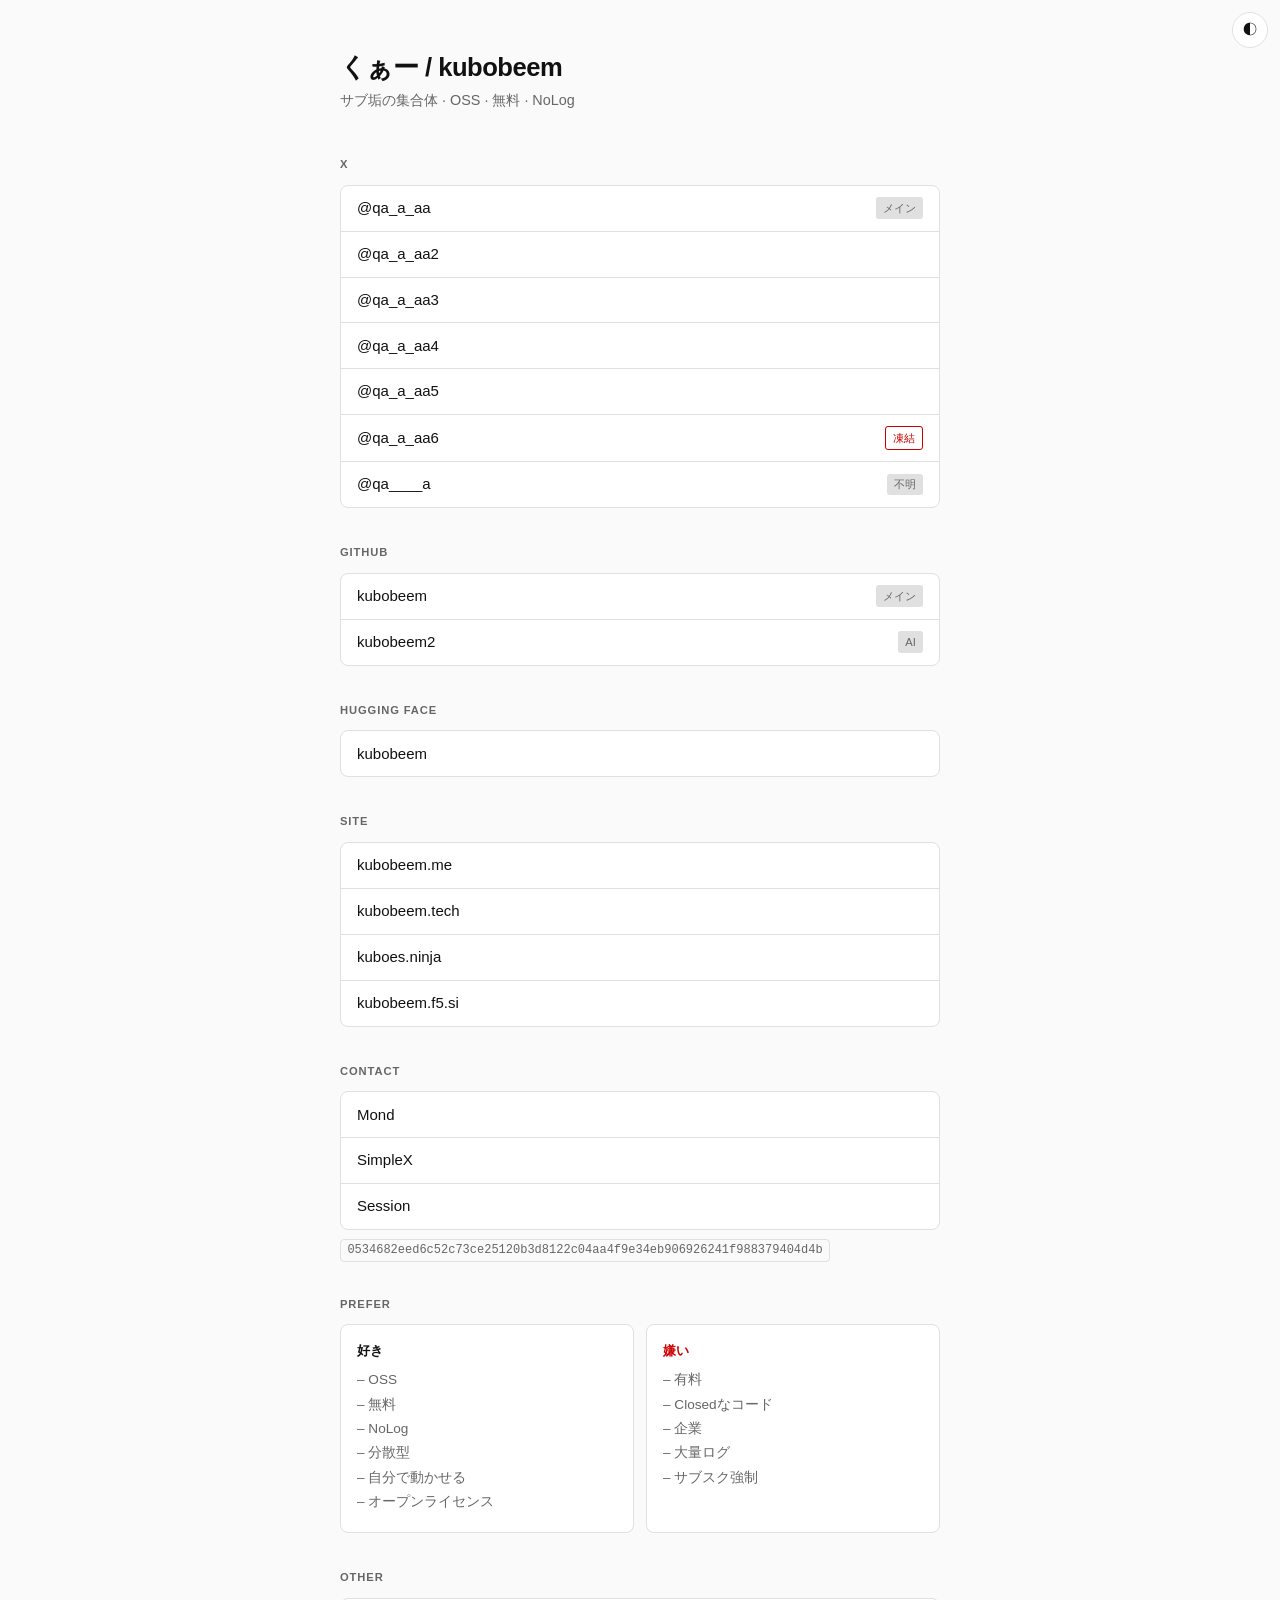
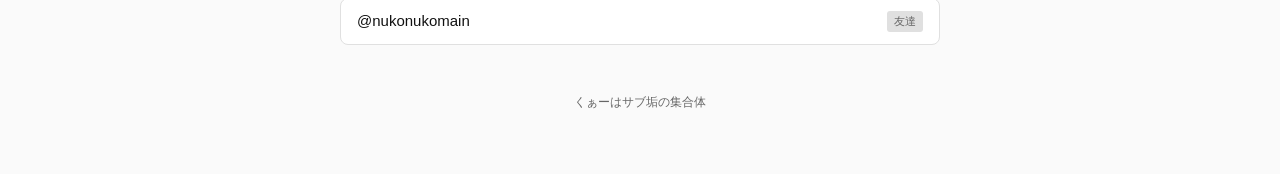
==== me/index.html @ 24dc1b4a "add /me page - くぁー link collection" ====
<!DOCTYPE html>
<html lang="ja">
<head>
  <meta charset="UTF-8">
  <meta name="viewport" content="width=device-width, initial-scale=1.0">
  <title>くぁー / kubobeem</title>
  <style>
    :root {
      --bg: #0a0a0a;
      --text: #e8e8e8;
      --muted: #777;
      --border: #222;
      --accent: #e11;
      --card: #141414;
      --hover: #1c1c1c;
    }

    @media (prefers-color-scheme: light) {
      :root:not([data-theme="dark"]) {
        --bg: #fafafa;
        --text: #111;
        --muted: #666;
        --border: #e0e0e0;
        --accent: #c00;
        --card: #fff;
        --hover: #f5f5f5;
      }
    }

    [data-theme="light"] {
      --bg: #fafafa;
      --text: #111;
      --muted: #666;
      --border: #e0e0e0;
      --accent: #c00;
      --card: #fff;
      --hover: #f5f5f5;
    }

    [data-theme="dark"] {
      --bg: #0a0a0a;
      --text: #e8e8e8;
      --muted: #777;
      --border: #222;
      --accent: #e11;
      --card: #141414;
      --hover: #1c1c1c;
    }

    * { margin: 0; padding: 0; box-sizing: border-box; }

    body {
      font-family: "SF Pro Text", -apple-system, BlinkMacSystemFont, "Segoe UI", "Hiragino Sans", "Noto Sans JP", sans-serif;
      background: var(--bg);
      color: var(--text);
      line-height: 1.5;
      padding: 3rem 1.25rem 4rem;
      max-width: 640px;
      margin: 0 auto;
      font-size: 15px;
      transition: background .15s, color .15s;
    }

    .theme-btn {
      position: fixed;
      top: 12px;
      right: 12px;
      width: 36px;
      height: 36px;
      border: 1px solid var(--border);
      background: var(--card);
      color: var(--text);
      font-size: 14px;
      cursor: pointer;
      border-radius: 50%;
      display: flex;
      align-items: center;
      justify-content: center;
      z-index: 10;
    }
    .theme-btn:hover { border-color: var(--accent); }

    header {
      margin-bottom: 2.75rem;
    }
    h1 {
      font-size: 1.6rem;
      font-weight: 700;
      letter-spacing: -0.02em;
      margin-bottom: 0.25rem;
    }
    .tagline {
      color: var(--muted);
      font-size: 0.9rem;
    }

    section {
      margin-bottom: 2.25rem;
    }
    h2 {
      font-size: 0.7rem;
      font-weight: 600;
      letter-spacing: 0.08em;
      text-transform: uppercase;
      color: var(--muted);
      margin-bottom: 0.75rem;
    }

    .list {
      border: 1px solid var(--border);
      border-radius: 8px;
      overflow: hidden;
      background: var(--card);
    }
    .row {
      display: flex;
      align-items: center;
      justify-content: space-between;
      padding: 0.7rem 1rem;
      border-bottom: 1px solid var(--border);
      text-decoration: none;
      color: var(--text);
      transition: background .1s;
    }
    .row:last-child { border-bottom: none; }
    .row:hover { background: var(--hover); }
    .row .name {
      font-weight: 500;
    }
    .badge {
      font-size: 0.7rem;
      padding: 0.15rem 0.45rem;
      border-radius: 3px;
      background: var(--border);
      color: var(--muted);
      font-weight: 500;
    }
    .badge.red {
      background: transparent;
      color: var(--accent);
      border: 1px solid var(--accent);
    }

    .pref {
      display: grid;
      grid-template-columns: 1fr 1fr;
      gap: 0.75rem;
    }
    @media (max-width: 480px) {
      .pref { grid-template-columns: 1fr; }
    }
    .pref-box {
      border: 1px solid var(--border);
      border-radius: 8px;
      padding: 1rem;
      background: var(--card);
    }
    .pref-box h3 {
      font-size: 0.8rem;
      font-weight: 600;
      margin-bottom: 0.6rem;
    }
    .pref-box.hate h3 { color: var(--accent); }
    .pref-box ul {
      list-style: none;
      font-size: 0.85rem;
      color: var(--muted);
    }
    .pref-box li {
      margin-bottom: 0.25rem;
    }
    .pref-box li::before {
      content: "– ";
    }

    code {
      font-family: ui-monospace, "SF Mono", Menlo, monospace;
      font-size: 0.75rem;
      background: var(--bg);
      padding: 0.2rem 0.4rem;
      border-radius: 4px;
      border: 1px solid var(--border);
      word-break: break-all;
    }

    footer {
      margin-top: 3rem;
      text-align: center;
      font-size: 0.75rem;
      color: var(--muted);
    }
  </style>
</head>
<body>
  <button class="theme-btn" onclick="toggleTheme()" title="テーマ切替">◐</button>

  <header>
    <h1>くぁー / kubobeem</h1>
    <p class="tagline">サブ垢の集合体 · OSS · 無料 · NoLog</p>
  </header>

  <section>
    <h2>X</h2>
    <div class="list">
      <a class="row" href="https://x.com/qa_a_aa" target="_blank">
        <span class="name">@qa_a_aa</span>
        <span class="badge">メイン</span>
      </a>
      <a class="row" href="https://x.com/qa_a_aa2" target="_blank">
        <span class="name">@qa_a_aa2</span>
      </a>
      <a class="row" href="https://x.com/qa_a_aa3" target="_blank">
        <span class="name">@qa_a_aa3</span>
      </a>
      <a class="row" href="https://x.com/qa_a_aa4" target="_blank">
        <span class="name">@qa_a_aa4</span>
      </a>
      <a class="row" href="https://x.com/qa_a_aa5" target="_blank">
        <span class="name">@qa_a_aa5</span>
      </a>
      <a class="row" href="https://x.com/qa_a_aa6" target="_blank">
        <span class="name">@qa_a_aa6</span>
        <span class="badge red">凍結</span>
      </a>
      <a class="row" href="https://x.com/qa____a" target="_blank">
        <span class="name">@qa____a</span>
        <span class="badge">不明</span>
      </a>
    </div>
  </section>

  <section>
    <h2>GitHub</h2>
    <div class="list">
      <a class="row" href="https://github.com/kubobeem" target="_blank">
        <span class="name">kubobeem</span>
        <span class="badge">メイン</span>
      </a>
      <a class="row" href="https://github.com/kubobeem2" target="_blank">
        <span class="name">kubobeem2</span>
        <span class="badge">AI</span>
      </a>
    </div>
  </section>

  <section>
    <h2>Hugging Face</h2>
    <div class="list">
      <a class="row" href="https://huggingface.co/kubobeem" target="_blank">
        <span class="name">kubobeem</span>
      </a>
    </div>
  </section>

  <section>
    <h2>Site</h2>
    <div class="list">
      <a class="row" href="https://kubobeem.me" target="_blank">
        <span class="name">kubobeem.me</span>
      </a>
      <a class="row" href="https://kubobeem.tech" target="_blank">
        <span class="name">kubobeem.tech</span>
      </a>
      <a class="row" href="https://kuboes.ninja" target="_blank">
        <span class="name">kuboes.ninja</span>
      </a>
      <a class="row" href="https://kubobeem.f5.si" target="_blank">
        <span class="name">kubobeem.f5.si</span>
      </a>
    </div>
  </section>

  <section>
    <h2>Contact</h2>
    <div class="list">
      <a class="row" href="https://mond.how/qa_a_aa2" target="_blank">
        <span class="name">Mond</span>
      </a>
      <a class="row" href="https://smp11.simplex.im/a#WwuQIlTf_T4Cpzh3sHNFY00VuAzZKMMy-DINXXAkZrw" target="_blank">
        <span class="name">SimpleX</span>
      </a>
      <div class="row" style="cursor:default">
        <span class="name">Session</span>
      </div>
    </div>
    <p style="margin-top:0.6rem;font-size:0.8rem;color:var(--muted)">
      <code>0534682eed6c52c73ce25120b3d8122c04aa4f9e34eb906926241f988379404d4b</code>
    </p>
  </section>

  <section>
    <h2>Prefer</h2>
    <div class="pref">
      <div class="pref-box">
        <h3>好き</h3>
        <ul>
          <li>OSS</li>
          <li>無料</li>
          <li>NoLog</li>
          <li>分散型</li>
          <li>自分で動かせる</li>
          <li>オープンライセンス</li>
        </ul>
      </div>
      <div class="pref-box hate">
        <h3>嫌い</h3>
        <ul>
          <li>有料</li>
          <li>Closedなコード</li>
          <li>企業</li>
          <li>大量ログ</li>
          <li>サブスク強制</li>
        </ul>
      </div>
    </div>
  </section>

  <section>
    <h2>Other</h2>
    <div class="list">
      <a class="row" href="https://x.com/nukonukomain" target="_blank">
        <span class="name">@nukonukomain</span>
        <span class="badge">友達</span>
      </a>
    </div>
  </section>

  <footer>くぁーはサブ垢の集合体</footer>

  <script>
    function toggleTheme() {
      const html = document.documentElement;
      const cur = html.getAttribute('data-theme');
      if (cur === 'dark') {
        html.setAttribute('data-theme', 'light');
        localStorage.setItem('theme', 'light');
      } else if (cur === 'light') {
        html.setAttribute('data-theme', 'dark');
        localStorage.setItem('theme', 'dark');
      } else {
        const dark = window.matchMedia('(prefers-color-scheme: dark)').matches;
        html.setAttribute('data-theme', dark ? 'light' : 'dark');
        localStorage.setItem('theme', dark ? 'light' : 'dark');
      }
    }
    (function () {
      const s = localStorage.getItem('theme');
      if (s) document.documentElement.setAttribute('data-theme', s);
    })();
  </script>
</body>
</html>
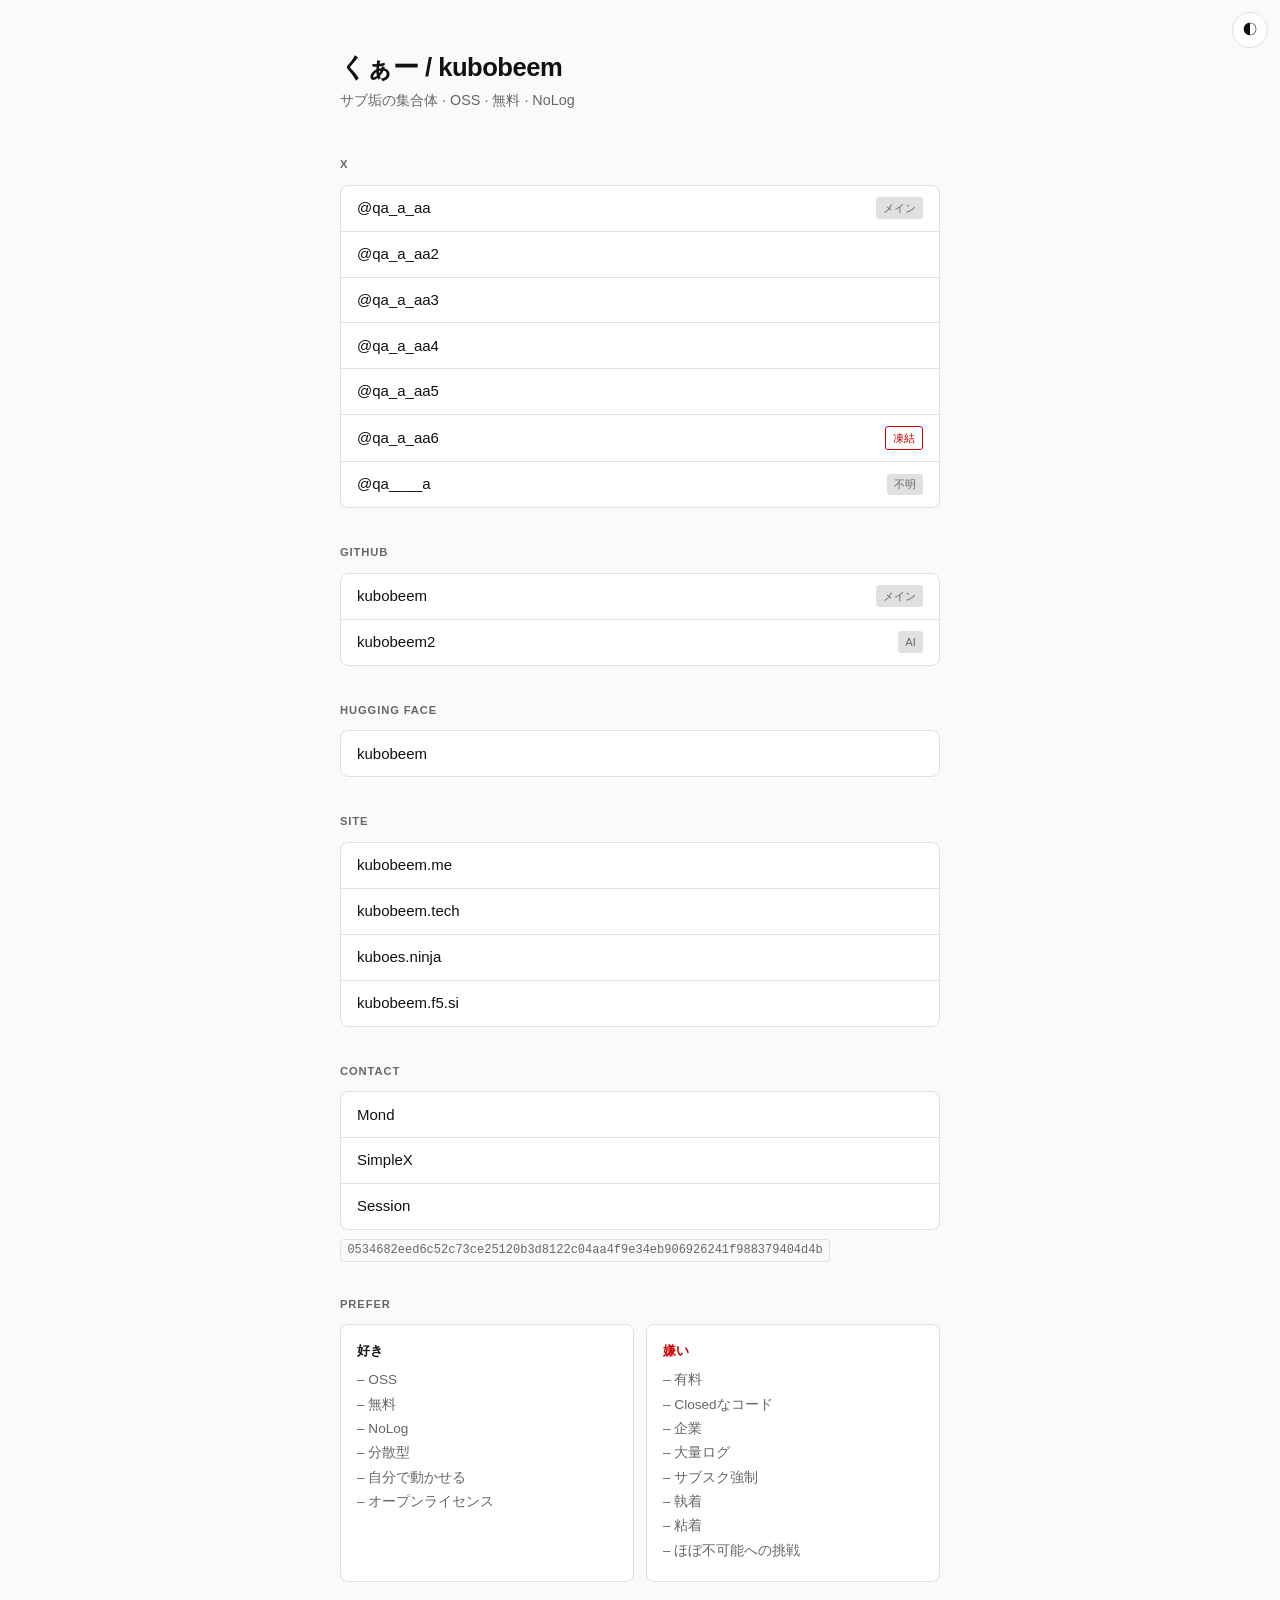
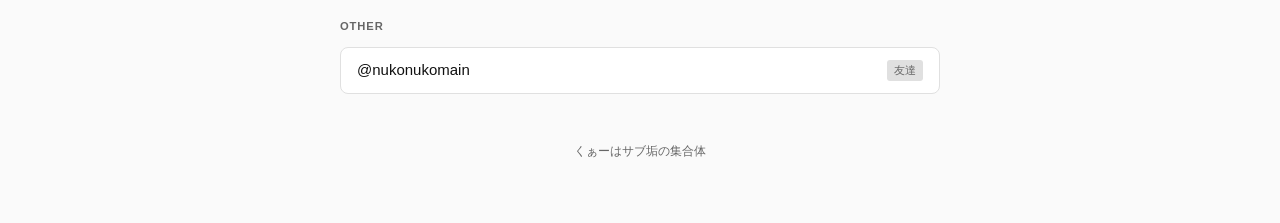
==== commit c0fe9d8f: "update /me: add 執着・粘着・ほぼ不可能への挑戦 to 嫌い" ====
--- a/me/index.html
+++ b/me/index.html
@@ -80,23 +80,16 @@
     }
     .theme-btn:hover { border-color: var(--accent); }
 
-    header {
-      margin-bottom: 2.75rem;
-    }
+    header { margin-bottom: 2.75rem; }
     h1 {
       font-size: 1.6rem;
       font-weight: 700;
       letter-spacing: -0.02em;
       margin-bottom: 0.25rem;
     }
-    .tagline {
-      color: var(--muted);
-      font-size: 0.9rem;
-    }
-
-    section {
-      margin-bottom: 2.25rem;
-    }
+    .tagline { color: var(--muted); font-size: 0.9rem; }
+
+    section { margin-bottom: 2.25rem; }
     h2 {
       font-size: 0.7rem;
       font-weight: 600;
@@ -124,9 +117,7 @@
     }
     .row:last-child { border-bottom: none; }
     .row:hover { background: var(--hover); }
-    .row .name {
-      font-weight: 500;
-    }
+    .row .name { font-weight: 500; }
     .badge {
       font-size: 0.7rem;
       padding: 0.15rem 0.45rem;
@@ -166,12 +157,8 @@
       font-size: 0.85rem;
       color: var(--muted);
     }
-    .pref-box li {
-      margin-bottom: 0.25rem;
-    }
-    .pref-box li::before {
-      content: "– ";
-    }
+    .pref-box li { margin-bottom: 0.25rem; }
+    .pref-box li::before { content: "– "; }
 
     code {
       font-family: ui-monospace, "SF Mono", Menlo, monospace;
@@ -310,6 +297,9 @@
           <li>企業</li>
           <li>大量ログ</li>
           <li>サブスク強制</li>
+          <li>執着</li>
+          <li>粘着</li>
+          <li>ほぼ不可能への挑戦</li>
         </ul>
       </div>
     </div>
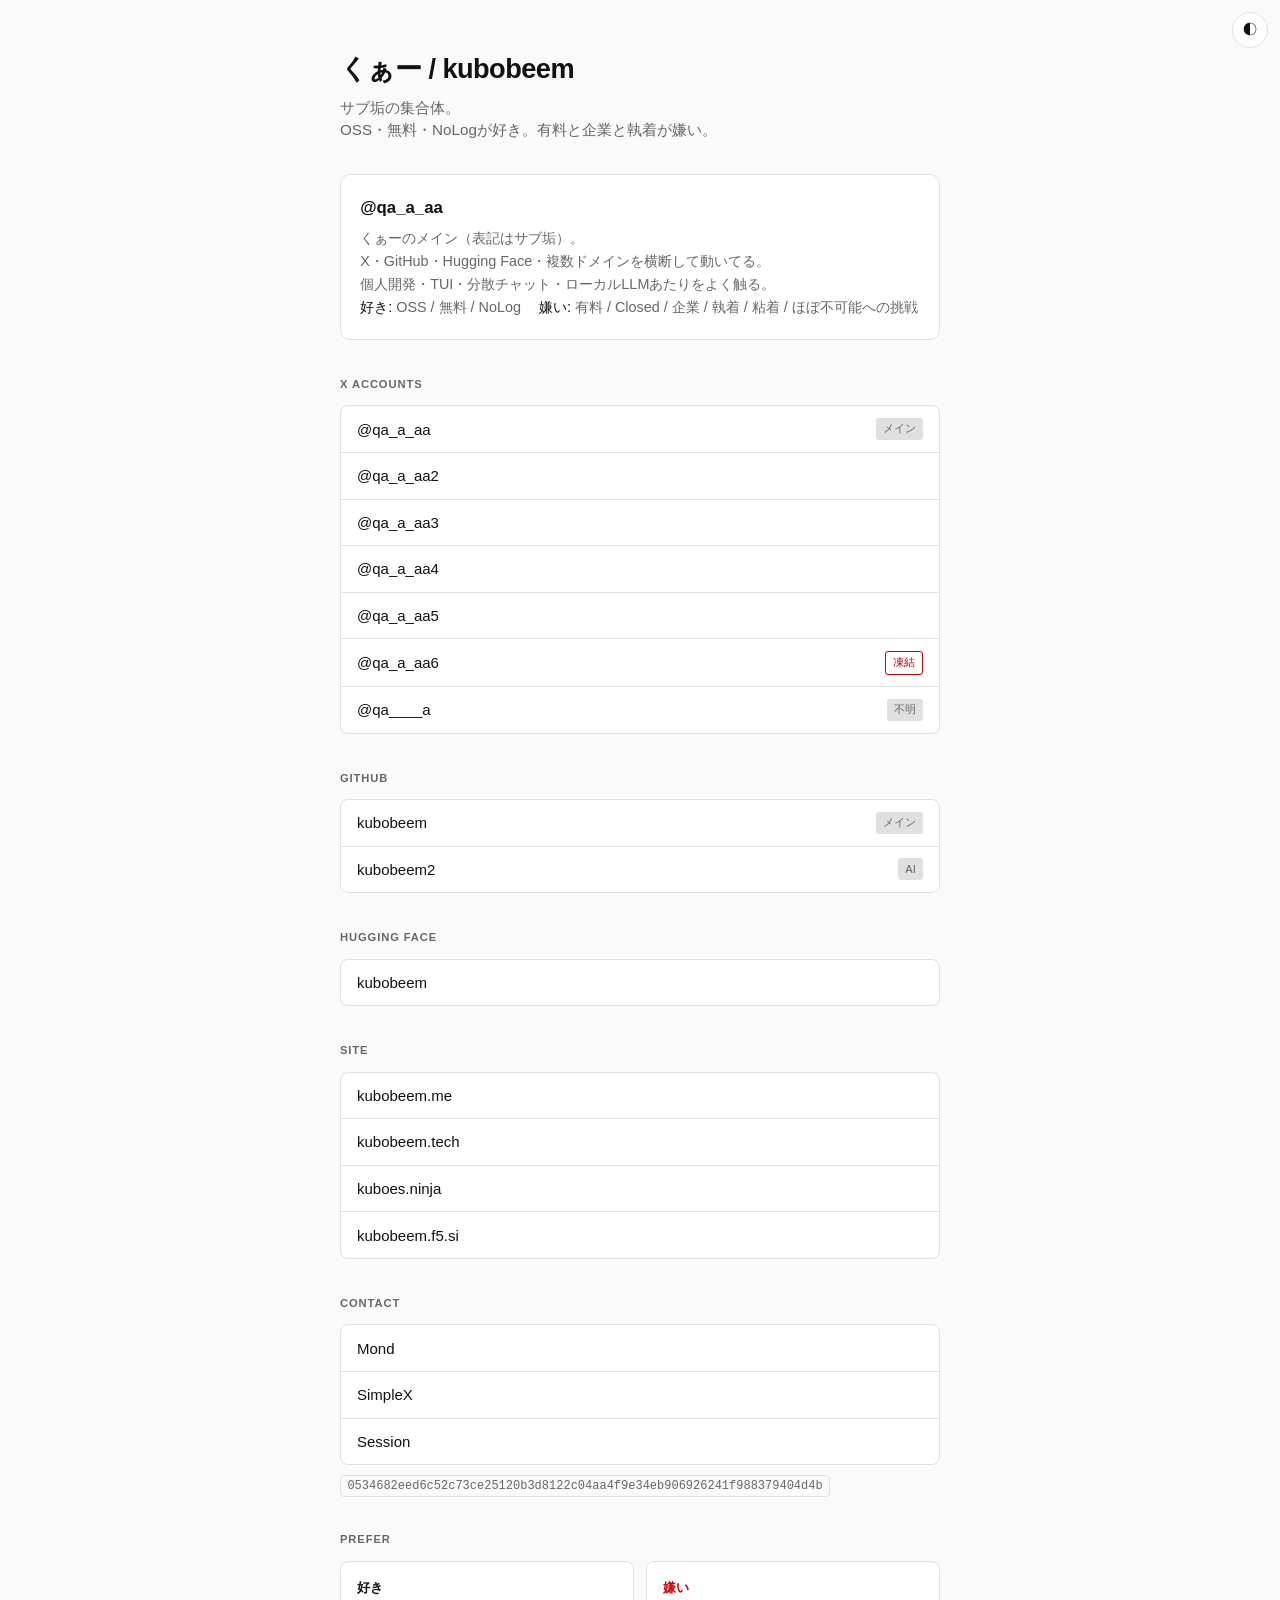
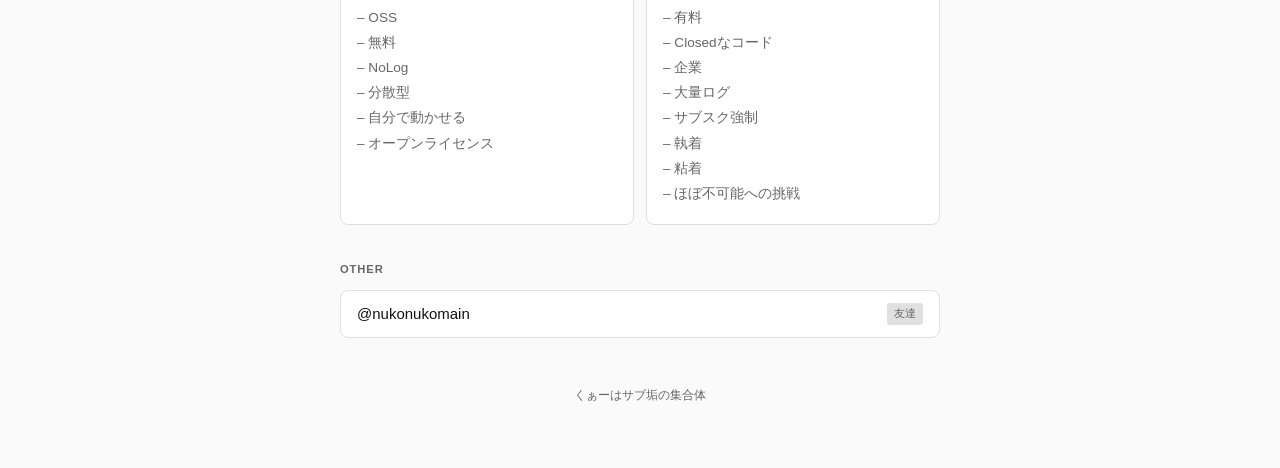
==== commit 3acf1f58: "update /me: expand @qa_a_aa main card, richer intro" ====
--- a/me/index.html
+++ b/me/index.html
@@ -14,309 +14,163 @@
       --card: #141414;
       --hover: #1c1c1c;
     }
-
     @media (prefers-color-scheme: light) {
       :root:not([data-theme="dark"]) {
-        --bg: #fafafa;
-        --text: #111;
-        --muted: #666;
-        --border: #e0e0e0;
-        --accent: #c00;
-        --card: #fff;
-        --hover: #f5f5f5;
+        --bg: #fafafa; --text: #111; --muted: #666; --border: #e0e0e0; --accent: #c00; --card: #fff; --hover: #f5f5f5;
       }
     }
-
     [data-theme="light"] {
-      --bg: #fafafa;
-      --text: #111;
-      --muted: #666;
-      --border: #e0e0e0;
-      --accent: #c00;
-      --card: #fff;
-      --hover: #f5f5f5;
+      --bg: #fafafa; --text: #111; --muted: #666; --border: #e0e0e0; --accent: #c00; --card: #fff; --hover: #f5f5f5;
     }
-
     [data-theme="dark"] {
-      --bg: #0a0a0a;
-      --text: #e8e8e8;
-      --muted: #777;
-      --border: #222;
-      --accent: #e11;
-      --card: #141414;
-      --hover: #1c1c1c;
+      --bg: #0a0a0a; --text: #e8e8e8; --muted: #777; --border: #222; --accent: #e11; --card: #141414; --hover: #1c1c1c;
     }
-
     * { margin: 0; padding: 0; box-sizing: border-box; }
-
     body {
       font-family: "SF Pro Text", -apple-system, BlinkMacSystemFont, "Segoe UI", "Hiragino Sans", "Noto Sans JP", sans-serif;
-      background: var(--bg);
-      color: var(--text);
-      line-height: 1.5;
-      padding: 3rem 1.25rem 4rem;
-      max-width: 640px;
-      margin: 0 auto;
-      font-size: 15px;
+      background: var(--bg); color: var(--text); line-height: 1.55;
+      padding: 3rem 1.25rem 4rem; max-width: 640px; margin: 0 auto; font-size: 15px;
       transition: background .15s, color .15s;
     }
-
     .theme-btn {
-      position: fixed;
-      top: 12px;
-      right: 12px;
-      width: 36px;
-      height: 36px;
-      border: 1px solid var(--border);
-      background: var(--card);
-      color: var(--text);
-      font-size: 14px;
-      cursor: pointer;
-      border-radius: 50%;
-      display: flex;
-      align-items: center;
-      justify-content: center;
-      z-index: 10;
+      position: fixed; top: 12px; right: 12px; width: 36px; height: 36px;
+      border: 1px solid var(--border); background: var(--card); color: var(--text);
+      font-size: 14px; cursor: pointer; border-radius: 50%;
+      display: flex; align-items: center; justify-content: center; z-index: 10;
     }
     .theme-btn:hover { border-color: var(--accent); }
-
-    header { margin-bottom: 2.75rem; }
-    h1 {
-      font-size: 1.6rem;
-      font-weight: 700;
-      letter-spacing: -0.02em;
-      margin-bottom: 0.25rem;
+    header { margin-bottom: 2rem; }
+    h1 { font-size: 1.7rem; font-weight: 700; letter-spacing: -0.02em; margin-bottom: 0.4rem; }
+    .tagline { color: var(--muted); font-size: 0.95rem; line-height: 1.5; }
+    .main-card {
+      border: 1px solid var(--border); border-radius: 10px; background: var(--card);
+      padding: 1.25rem 1.2rem; margin-bottom: 2.25rem;
     }
-    .tagline { color: var(--muted); font-size: 0.9rem; }
-
+    .main-card .handle { font-size: 1.05rem; font-weight: 600; margin-bottom: 0.35rem; }
+    .main-card .handle a { color: var(--text); text-decoration: none; }
+    .main-card .handle a:hover { color: var(--accent); }
+    .main-card .desc { color: var(--muted); font-size: 0.9rem; line-height: 1.6; }
+    .main-card .desc strong { color: var(--text); font-weight: 500; }
     section { margin-bottom: 2.25rem; }
     h2 {
-      font-size: 0.7rem;
-      font-weight: 600;
-      letter-spacing: 0.08em;
-      text-transform: uppercase;
-      color: var(--muted);
-      margin-bottom: 0.75rem;
+      font-size: 0.7rem; font-weight: 600; letter-spacing: 0.08em;
+      text-transform: uppercase; color: var(--muted); margin-bottom: 0.75rem;
     }
-
     .list {
-      border: 1px solid var(--border);
-      border-radius: 8px;
-      overflow: hidden;
-      background: var(--card);
+      border: 1px solid var(--border); border-radius: 8px; overflow: hidden; background: var(--card);
     }
     .row {
-      display: flex;
-      align-items: center;
-      justify-content: space-between;
-      padding: 0.7rem 1rem;
-      border-bottom: 1px solid var(--border);
-      text-decoration: none;
-      color: var(--text);
-      transition: background .1s;
+      display: flex; align-items: center; justify-content: space-between;
+      padding: 0.7rem 1rem; border-bottom: 1px solid var(--border);
+      text-decoration: none; color: var(--text); transition: background .1s;
     }
     .row:last-child { border-bottom: none; }
     .row:hover { background: var(--hover); }
     .row .name { font-weight: 500; }
     .badge {
-      font-size: 0.7rem;
-      padding: 0.15rem 0.45rem;
-      border-radius: 3px;
-      background: var(--border);
-      color: var(--muted);
-      font-weight: 500;
+      font-size: 0.7rem; padding: 0.15rem 0.45rem; border-radius: 3px;
+      background: var(--border); color: var(--muted); font-weight: 500;
     }
-    .badge.red {
-      background: transparent;
-      color: var(--accent);
-      border: 1px solid var(--accent);
+    .badge.red { background: transparent; color: var(--accent); border: 1px solid var(--accent); }
+    .pref { display: grid; grid-template-columns: 1fr 1fr; gap: 0.75rem; }
+    @media (max-width: 480px) { .pref { grid-template-columns: 1fr; } }
+    .pref-box {
+      border: 1px solid var(--border); border-radius: 8px; padding: 1rem; background: var(--card);
     }
-
-    .pref {
-      display: grid;
-      grid-template-columns: 1fr 1fr;
-      gap: 0.75rem;
-    }
-    @media (max-width: 480px) {
-      .pref { grid-template-columns: 1fr; }
-    }
-    .pref-box {
-      border: 1px solid var(--border);
-      border-radius: 8px;
-      padding: 1rem;
-      background: var(--card);
-    }
-    .pref-box h3 {
-      font-size: 0.8rem;
-      font-weight: 600;
-      margin-bottom: 0.6rem;
-    }
+    .pref-box h3 { font-size: 0.8rem; font-weight: 600; margin-bottom: 0.6rem; }
     .pref-box.hate h3 { color: var(--accent); }
-    .pref-box ul {
-      list-style: none;
-      font-size: 0.85rem;
-      color: var(--muted);
-    }
+    .pref-box ul { list-style: none; font-size: 0.85rem; color: var(--muted); }
     .pref-box li { margin-bottom: 0.25rem; }
     .pref-box li::before { content: "– "; }
-
     code {
-      font-family: ui-monospace, "SF Mono", Menlo, monospace;
-      font-size: 0.75rem;
-      background: var(--bg);
-      padding: 0.2rem 0.4rem;
-      border-radius: 4px;
-      border: 1px solid var(--border);
-      word-break: break-all;
+      font-family: ui-monospace, "SF Mono", Menlo, monospace; font-size: 0.75rem;
+      background: var(--bg); padding: 0.2rem 0.4rem; border-radius: 4px;
+      border: 1px solid var(--border); word-break: break-all;
     }
-
-    footer {
-      margin-top: 3rem;
-      text-align: center;
-      font-size: 0.75rem;
-      color: var(--muted);
-    }
+    footer { margin-top: 3rem; text-align: center; font-size: 0.75rem; color: var(--muted); }
   </style>
 </head>
 <body>
   <button class="theme-btn" onclick="toggleTheme()" title="テーマ切替">◐</button>
-
   <header>
     <h1>くぁー / kubobeem</h1>
-    <p class="tagline">サブ垢の集合体 · OSS · 無料 · NoLog</p>
+    <p class="tagline">サブ垢の集合体。<br>OSS・無料・NoLogが好き。有料と企業と執着が嫌い。</p>
   </header>
-
+  <div class="main-card">
+    <div class="handle"><a href="https://x.com/qa_a_aa" target="_blank">@qa_a_aa</a></div>
+    <p class="desc">
+      くぁーのメイン（表記はサブ垢）。<br>
+      X・GitHub・Hugging Face・複数ドメインを横断して動いてる。<br>
+      個人開発・TUI・分散チャット・ローカルLLMあたりをよく触る。<br>
+      <strong>好き:</strong> OSS / 無料 / NoLog　
+      <strong>嫌い:</strong> 有料 / Closed / 企業 / 執着 / 粘着 / ほぼ不可能への挑戦
+    </p>
+  </div>
   <section>
-    <h2>X</h2>
+    <h2>X Accounts</h2>
     <div class="list">
-      <a class="row" href="https://x.com/qa_a_aa" target="_blank">
-        <span class="name">@qa_a_aa</span>
-        <span class="badge">メイン</span>
-      </a>
-      <a class="row" href="https://x.com/qa_a_aa2" target="_blank">
-        <span class="name">@qa_a_aa2</span>
-      </a>
-      <a class="row" href="https://x.com/qa_a_aa3" target="_blank">
-        <span class="name">@qa_a_aa3</span>
-      </a>
-      <a class="row" href="https://x.com/qa_a_aa4" target="_blank">
-        <span class="name">@qa_a_aa4</span>
-      </a>
-      <a class="row" href="https://x.com/qa_a_aa5" target="_blank">
-        <span class="name">@qa_a_aa5</span>
-      </a>
-      <a class="row" href="https://x.com/qa_a_aa6" target="_blank">
-        <span class="name">@qa_a_aa6</span>
-        <span class="badge red">凍結</span>
-      </a>
-      <a class="row" href="https://x.com/qa____a" target="_blank">
-        <span class="name">@qa____a</span>
-        <span class="badge">不明</span>
-      </a>
+      <a class="row" href="https://x.com/qa_a_aa" target="_blank"><span class="name">@qa_a_aa</span><span class="badge">メイン</span></a>
+      <a class="row" href="https://x.com/qa_a_aa2" target="_blank"><span class="name">@qa_a_aa2</span></a>
+      <a class="row" href="https://x.com/qa_a_aa3" target="_blank"><span class="name">@qa_a_aa3</span></a>
+      <a class="row" href="https://x.com/qa_a_aa4" target="_blank"><span class="name">@qa_a_aa4</span></a>
+      <a class="row" href="https://x.com/qa_a_aa5" target="_blank"><span class="name">@qa_a_aa5</span></a>
+      <a class="row" href="https://x.com/qa_a_aa6" target="_blank"><span class="name">@qa_a_aa6</span><span class="badge red">凍結</span></a>
+      <a class="row" href="https://x.com/qa____a" target="_blank"><span class="name">@qa____a</span><span class="badge">不明</span></a>
     </div>
   </section>
-
   <section>
     <h2>GitHub</h2>
     <div class="list">
-      <a class="row" href="https://github.com/kubobeem" target="_blank">
-        <span class="name">kubobeem</span>
-        <span class="badge">メイン</span>
-      </a>
-      <a class="row" href="https://github.com/kubobeem2" target="_blank">
-        <span class="name">kubobeem2</span>
-        <span class="badge">AI</span>
-      </a>
+      <a class="row" href="https://github.com/kubobeem" target="_blank"><span class="name">kubobeem</span><span class="badge">メイン</span></a>
+      <a class="row" href="https://github.com/kubobeem2" target="_blank"><span class="name">kubobeem2</span><span class="badge">AI</span></a>
     </div>
   </section>
-
   <section>
     <h2>Hugging Face</h2>
     <div class="list">
-      <a class="row" href="https://huggingface.co/kubobeem" target="_blank">
-        <span class="name">kubobeem</span>
-      </a>
+      <a class="row" href="https://huggingface.co/kubobeem" target="_blank"><span class="name">kubobeem</span></a>
     </div>
   </section>
-
   <section>
     <h2>Site</h2>
     <div class="list">
-      <a class="row" href="https://kubobeem.me" target="_blank">
-        <span class="name">kubobeem.me</span>
-      </a>
-      <a class="row" href="https://kubobeem.tech" target="_blank">
-        <span class="name">kubobeem.tech</span>
-      </a>
-      <a class="row" href="https://kuboes.ninja" target="_blank">
-        <span class="name">kuboes.ninja</span>
-      </a>
-      <a class="row" href="https://kubobeem.f5.si" target="_blank">
-        <span class="name">kubobeem.f5.si</span>
-      </a>
+      <a class="row" href="https://kubobeem.me" target="_blank"><span class="name">kubobeem.me</span></a>
+      <a class="row" href="https://kubobeem.tech" target="_blank"><span class="name">kubobeem.tech</span></a>
+      <a class="row" href="https://kuboes.ninja" target="_blank"><span class="name">kuboes.ninja</span></a>
+      <a class="row" href="https://kubobeem.f5.si" target="_blank"><span class="name">kubobeem.f5.si</span></a>
     </div>
   </section>
-
   <section>
     <h2>Contact</h2>
     <div class="list">
-      <a class="row" href="https://mond.how/qa_a_aa2" target="_blank">
-        <span class="name">Mond</span>
-      </a>
-      <a class="row" href="https://smp11.simplex.im/a#WwuQIlTf_T4Cpzh3sHNFY00VuAzZKMMy-DINXXAkZrw" target="_blank">
-        <span class="name">SimpleX</span>
-      </a>
-      <div class="row" style="cursor:default">
-        <span class="name">Session</span>
-      </div>
+      <a class="row" href="https://mond.how/qa_a_aa2" target="_blank"><span class="name">Mond</span></a>
+      <a class="row" href="https://smp11.simplex.im/a#WwuQIlTf_T4Cpzh3sHNFY00VuAzZKMMy-DINXXAkZrw" target="_blank"><span class="name">SimpleX</span></a>
+      <div class="row" style="cursor:default"><span class="name">Session</span></div>
     </div>
     <p style="margin-top:0.6rem;font-size:0.8rem;color:var(--muted)">
       <code>0534682eed6c52c73ce25120b3d8122c04aa4f9e34eb906926241f988379404d4b</code>
     </p>
   </section>
-
   <section>
     <h2>Prefer</h2>
     <div class="pref">
       <div class="pref-box">
         <h3>好き</h3>
-        <ul>
-          <li>OSS</li>
-          <li>無料</li>
-          <li>NoLog</li>
-          <li>分散型</li>
-          <li>自分で動かせる</li>
-          <li>オープンライセンス</li>
-        </ul>
+        <ul><li>OSS</li><li>無料</li><li>NoLog</li><li>分散型</li><li>自分で動かせる</li><li>オープンライセンス</li></ul>
       </div>
       <div class="pref-box hate">
         <h3>嫌い</h3>
-        <ul>
-          <li>有料</li>
-          <li>Closedなコード</li>
-          <li>企業</li>
-          <li>大量ログ</li>
-          <li>サブスク強制</li>
-          <li>執着</li>
-          <li>粘着</li>
-          <li>ほぼ不可能への挑戦</li>
-        </ul>
+        <ul><li>有料</li><li>Closedなコード</li><li>企業</li><li>大量ログ</li><li>サブスク強制</li><li>執着</li><li>粘着</li><li>ほぼ不可能への挑戦</li></ul>
       </div>
     </div>
   </section>
-
   <section>
     <h2>Other</h2>
     <div class="list">
-      <a class="row" href="https://x.com/nukonukomain" target="_blank">
-        <span class="name">@nukonukomain</span>
-        <span class="badge">友達</span>
-      </a>
+      <a class="row" href="https://x.com/nukonukomain" target="_blank"><span class="name">@nukonukomain</span><span class="badge">友達</span></a>
     </div>
   </section>
-
   <footer>くぁーはサブ垢の集合体</footer>
-
   <script>
     function toggleTheme() {
       const html = document.documentElement;
